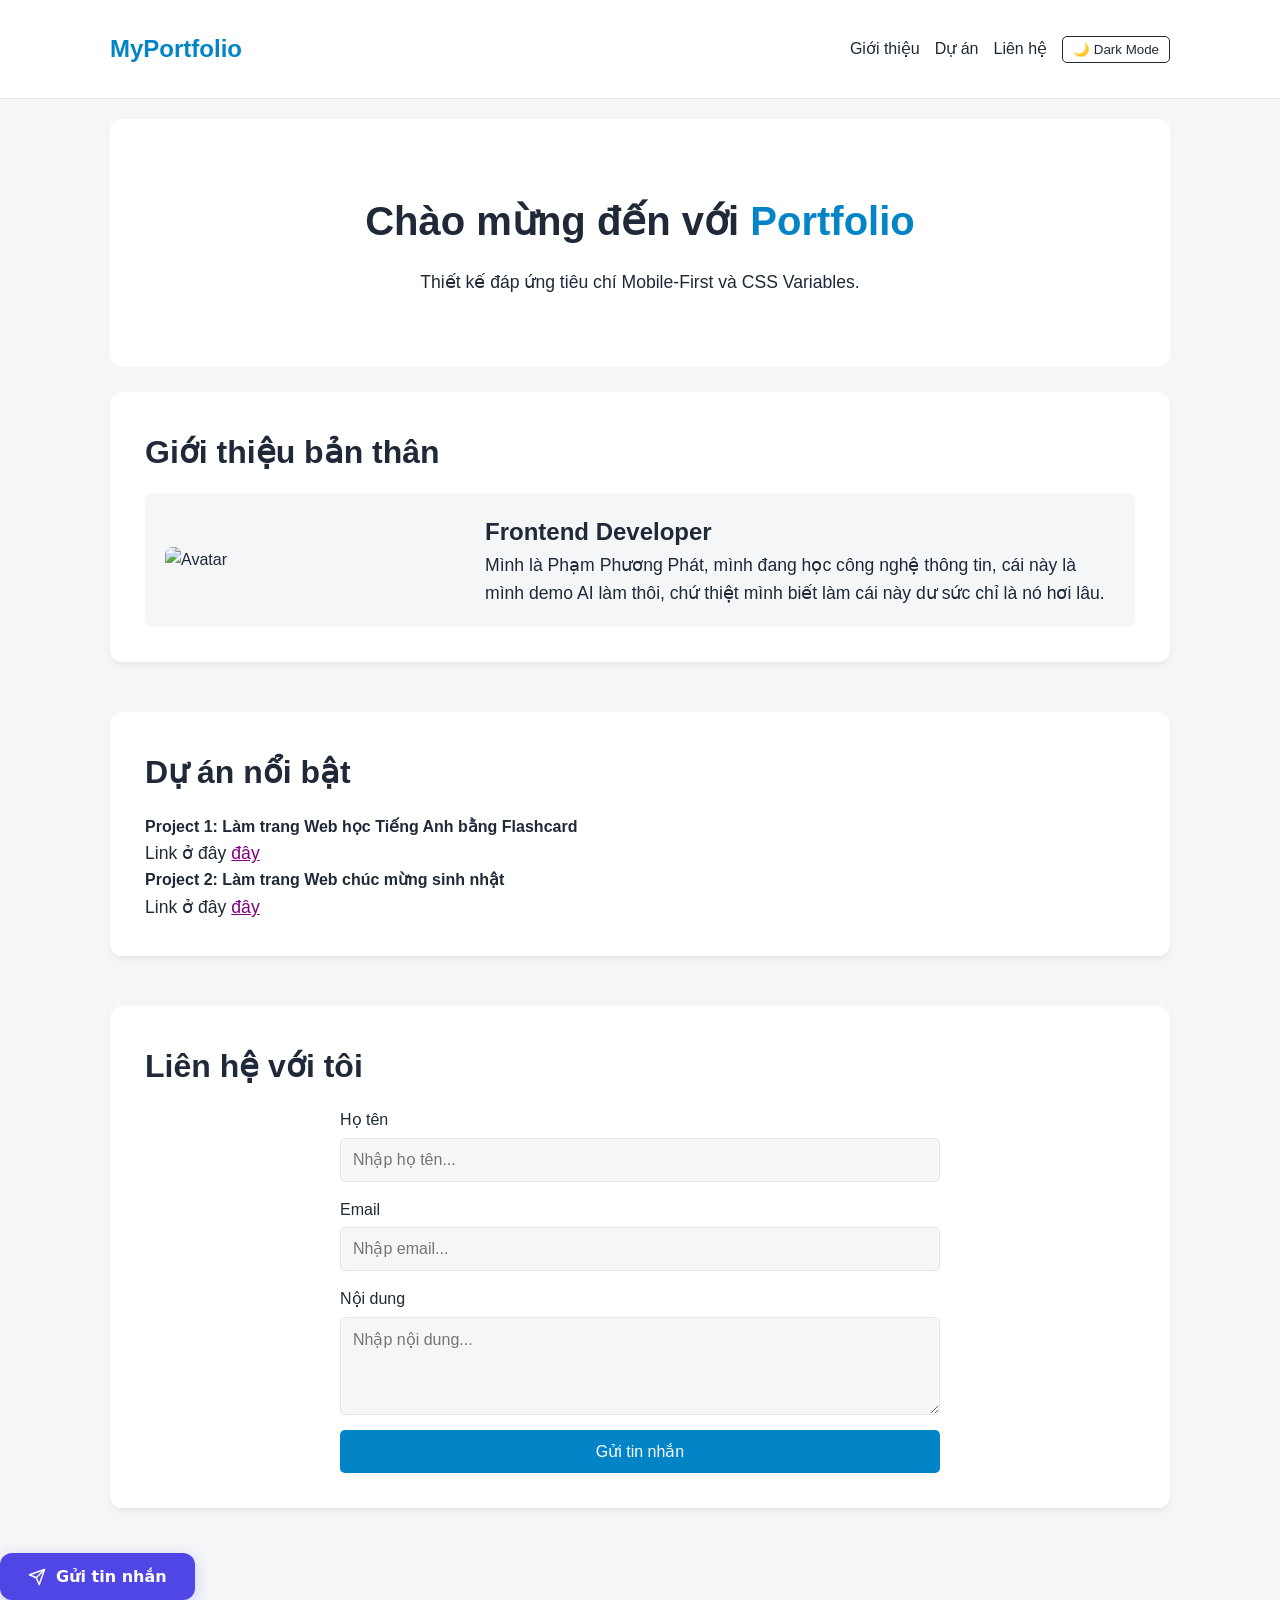
==== index.html @ ab63792d "Rename index.html.html to index.html" ====
﻿<!DOCTYPE html>
<html lang="vi">
<head>
    <meta charset="UTF-8">
    <meta name="viewport" content="width=device-width, initial-scale=1.0">
    <title>Portfolio - Homework Tuần 4</title>
    <link rel="stylesheet" href="style.css">
</head>
<body>
    <!-- BÀI 3: Smart Navigation Bar & BÀI 4: Nút Dark Mode -->
    <header class="site-header">
        <div class="header-container">
            <a href="#" class="brand-logo">MyPortfolio</a>
            
            <button class="menu-btn" id="menuBtn">☰ Menu</button>
            
            <nav class="nav-menu" id="navMenu">
                <ul class="nav-list">
                    <li><a href="#about">Giới thiệu</a></li>
                    <li><a href="#gallery">Dự án</a></li>
                    <li><a href="#contact">Liên hệ</a></li>
                    <!-- Nút chuyển đổi Dark/Light Theme -->
                    <li><button id="themeToggle" class="btn-theme">🌙 Dark Mode</button></li>
                </ul>
            </nav>
        </div>
    </header>

    <main class="site-main">
        <!-- BÀI 1: Responsive Typography (Áp dụng lên các thẻ h1, p) -->
        <section class="hero-section">
            <h1>Chào mừng đến với <span class="highlight">Portfolio</span></h1>
            <p>Thiết kế đáp ứng tiêu chí Mobile-First và CSS Variables.</p>
        </section>

        <!-- BÀI 2: Adaptive Card Layout (Flexbox) -->
        <section id="about" class="section-container">
            <h2>Giới thiệu bản thân</h2>
            <div class="adaptive-card">
                <img src="https://i.pinimg.com/1200x/d0/1f/f4/d01ff4b1e16a1f2bab8bfb5d0a7ed15c.jpg" alt="Avatar" class="card-image">
                <div class="card-content">
                    <h3>Frontend Developer</h3>
                    <p>Mình là Phạm Phương Phát, mình đang học công nghệ thông tin, cái này là mình demo AI làm thôi, chứ thiệt mình biết làm cái này dư sức chỉ là nó hơi lâu.</p>
                </div>
            </div>
        </section>

        <!-- BÀI 5: Responsive Image Gallery (CSS Grid auto-fit) -->
        <section id="gallery" class="section-container">
            <h2>Dự án nổi bật</h2>
            <div class="project-grid">
                <h4> Project 1: Làm trang Web học Tiếng Anh bằng Flashcard</h4>
                <p>Link ở đây <a href="https://github.com/tentaxxx8-max/PhamQuizFuck" target="_blank"> đây </a></p>
                 <h4> Project 2: Làm trang Web chúc mừng sinh nhật</h4>
                <p>Link ở đây <a href="https://github.com/tentaxxx8-max/birthday-gift-site" target="_blank"> đây </a></p>
                
            </div>
        </section>

        <!-- BÀI 6: Mobile-First Contact Form -->
        <section id="contact" class="section-container">
            <h2>Liên hệ với tôi</h2>
            <form class="contact-form">
                <div class="form-group">
                    <label>Họ tên</label>
                    <input type="text" placeholder="Nhập họ tên...">
                </div>
                <div class="form-group">
                    <label>Email</label>
                    <input type="email" placeholder="Nhập email...">
                </div>
                <div class="form-group">
                    <label>Nội dung</label>
                    <textarea rows="4" placeholder="Nhập nội dung..."></textarea>
                </div>
                <button type="submit" class="btn-submit">Gửi tin nhắn</button>
            </form>
        </section>
    </main>

    <!-- Script nhỏ để Bài 3 và Bài 4 hoạt động -->
    <script>
        // Mở/đóng Menu trên Mobile (Bài 3)
        const menuBtn = document.getElementById('menuBtn');
        const navMenu = document.getElementById('navMenu');
        menuBtn.addEventListener('click', () => {
            navMenu.classList.toggle('active');
        });

        // Toggle Dark/Light Mode (Bài 4)
        const themeToggle = document.getElementById('themeToggle');
        themeToggle.addEventListener('click', () => {
            document.body.classList.toggle('dark-theme');
            if(document.body.classList.contains('dark-theme')) {
                themeToggle.innerText = '☀️ Light Mode';
            } else {
                themeToggle.innerText = '🌙 Dark Mode';
            }
        });
    </script>
</body>
<button class="btn-send">
  <svg class="btn-icon" viewBox="0 0 24 24" width="18" height="18" fill="none" stroke="currentColor" stroke-width="2" stroke-linecap="round" stroke-linejoin="round">
    <line x1="22" y1="2" x2="11" y2="13"></line>
    <polygon points="22 2 15 22 11 13 2 9 22 2"></polygon>
  </svg>
  <span>Gửi tin nhắn</span>
</button>
</html>
---- style.css ----
/* ================= DESIGN SYSTEM (Đã rút gọn) ================= */
:root {
  --primary: #0284c7; --secondary: #38bdf8;
  --text-main: #1f2937; --text-muted: #4b5563; --text-light: #9ca3af;
  --bg-body: #f4f6f8; --bg-section: #ffffff; --bg-card: #f1f5f9; --bg-dark: #1e293b; 
  --border-color: #e5e7eb;
  
  --space-xs: 5px; --space-sm: 12px; --space-md: 15px; --space-lg: 20px; --space-xl: 25px; --space-xxl: 35px;
  --radius-sm: 7px; --radius-md: 8px; --radius-lg: 10px; --radius-xl: 12px; --radius-circle: 50%;
}

/* ================= BẢN LỀ ================= */
* { box-sizing: border-box; margin: 0; padding: 0; }
html { scroll-behavior: smooth; }
body { font-family: Arial, sans-serif; line-height: 1.6; background: var(--bg-body); color: var(--text-main); }

/* ================= BỐ CỤC CHUNG ================= */
.header-container, .site-main, .footer-container { max-width: 1100px; margin: auto; }
.site-main { display: grid; gap: var(--space-xl); padding: var(--space-xl) var(--space-lg); }
.site-main section { background: var(--bg-section); padding: var(--space-xxl); border-radius: var(--radius-xl); }

/* ================= HEADER, FOOTER & NAV ================= */
.site-header, .site-footer { background: var(--bg-dark); color: var(--bg-section); }
.site-header { position: sticky; top: 0; z-index: 100; }
.header-container { padding: var(--space-md) var(--space-lg); display: flex; justify-content: space-between; align-items: center; flex-wrap: wrap; gap: var(--space-lg); }
.nav-list, .social-list { list-style: none; display: flex; flex-wrap: wrap; gap: var(--space-xl); }
.nav-list a, .social-list a, .brand-logo { color: var(--bg-section); text-decoration: none; }
.nav-list a:hover, .author-contact a { color: var(--secondary); }
.site-footer { padding: 30px var(--space-lg); text-align: center; display: grid; gap: var(--space-md); }

/* ================= TYPOGRAPHY & BUTTONS ================= */
.hero-section { text-align: center; padding: 70px 30px !important; }
.hero-section h1 { font-size: clamp(30px, 5vw, 40px); margin-bottom: var(--space-md); } /* Tự co chữ trên Mobile */
.subtitle { font-size: 20px; margin-bottom: var(--space-xl); color: var(--text-muted); }
.highlight, .skill-category h3, .project-card a { color: var(--primary); }

.btn, .btn-submit { display: inline-block; padding: var(--space-sm) var(--space-lg); border-radius: var(--radius-md); text-decoration: none; border: none; cursor: pointer; font-size: 16px; }
.btn-primary, .btn-submit { background: var(--primary); color: var(--bg-section); }
.btn-secondary { border: 2px solid var(--primary); color: var(--primary); background: transparent; }

/* ================= ABOUT ================= */
.about-section { display: grid; grid-template-columns: 220px 1fr; gap: var(--space-xl); align-items: center; }
.about-section h2 { grid-column: 1 / -1; }
.profile-figure { text-align: center; }
.profile-figure img { width: 200px; height: 200px; object-fit: cover; border-radius: var(--radius-circle); margin-bottom: 10px; }

/* ================= LƯỚI THÔNG MINH & CARDS ================= */
/* Tự động biến thành 1 cột trên điện thoại, 2 cột trên ipad, 4 cột trên PC */
.skills-grid, .projects-container, .services-container { 
  display: grid; 
  grid-template-columns: repeat(auto-fit, minmax(250px, 1fr)); 
  gap: var(--space-lg); margin-top: var(--space-lg); 
}

/* Gom chung style cho các thẻ card */
.card, .skill-category, .project-card { 
  background: var(--bg-card); padding: var(--space-xl); 
  border-radius: var(--radius-lg); border: 1px solid var(--border-color); 
  display: flex; flex-direction: column; gap: var(--space-sm); 
}
.skill-category ul { padding-left: var(--space-lg); color: var(--text-muted); }
.project-card a { font-weight: bold; text-decoration: none; }

/* ================= CONTACT FORM ================= */
.contact-form, .form-group { display: grid; gap: var(--space-sm); }
.contact-form { max-width: 700px; margin-top: var(--space-lg); gap: 18px; }
input, textarea { width: 100%; padding: var(--space-sm); border: 1px solid var(--border-color); border-radius: var(--radius-sm); font-size: 16px; font-family: inherit; }

/* ================= RESPONSIVE BỔ SUNG (CHO MOBILE) ================= */
@media (max-width: 768px) {
  .header-container { flex-direction: column; }
  .nav-list { justify-content: center; gap: var(--space-md); }
  .about-section { grid-template-columns: 1fr; text-align: center; }
}

/* ================= BÀI 1 & BÀI 4: HỆ THỐNG BIẾN & THEME ================= */
:root {
    /* Màu sắc (Light Mode mặc định) */
    --bg-color: #f4f6f8;
    --text-color: #1f2937;
    --bg-section: #ffffff;
    --primary: #0284c7;
    --border-color: #e5e7eb;

    /* Bài 1: Typography Scale cho Mobile (Cỡ chữ nhỏ) */
    --h1-size: 1.8rem;
    --h2-size: 1.5rem;
    --h3-size: 1.2rem;
    --p-size: 1rem;
}

/* Bài 4: Dark Mode Theme - Ghi đè biến màu sắc */
.dark-theme {
    --bg-color: #111827;
    --text-color: #f3f4f6;
    --bg-section: #1f2937;
    --border-color: #374151;
}

/* Bài 1: Typography Scale cho Desktop (Cỡ chữ lớn hơn, tránh tràn viền) */
@media (min-width: 600px) {
    :root {
        --h1-size: 2.5rem;
        --h2-size: 2rem;
        --h3-size: 1.5rem;
        --p-size: 1.1rem;
    }
}

/* ================= BẢN LỀ (RESET) ================= */
* {
    box-sizing: border-box;
    margin: 0;
    padding: 0;
}

body {
    font-family: Arial, sans-serif;
    background-color: var(--bg-color);
    color: var(--text-color);
    transition: background-color 0.3s ease, color 0.3s ease; /* Bài 4: Chuyển màu mượt mà */
    line-height: 1.6;
}

h1 { font-size: var(--h1-size); }
h2 { font-size: var(--h2-size); margin-bottom: 15px; }
h3 { font-size: var(--h3-size); }
p  { font-size: var(--p-size); }

/* ================= BÀI 3: SMART NAVIGATION BAR ================= */
.site-header {
    background-color: var(--bg-section);
    border-bottom: 1px solid var(--border-color);
    padding: 15px 20px;
    position: sticky;
    top: 0;
    z-index: 100;
}

.header-container {
    max-width: 1100px;
    margin: auto;
    display: flex;
    justify-content: space-between;
    align-items: center;
    flex-wrap: wrap;
}

.brand-logo {
    font-size: 1.5rem;
    font-weight: bold;
    color: var(--primary);
    text-decoration: none;
}

/* Mobile mặc định: Ẩn menu, hiện nút Hamburger */
.nav-menu {
    display: none; 
    width: 100%;
    margin-top: 15px;
}
.nav-menu.active {
    display: block; /* Hiển thị khi bấm nút trên JS */
}

.nav-list {
    list-style: none;
    display: flex;
    flex-direction: column;
    gap: 15px;
}

.nav-list a {
    text-decoration: none;
    color: var(--text-color);
}

.menu-btn {
    background: var(--primary);
    color: #fff;
    border: none;
    padding: 8px 15px;
    border-radius: 5px;
    cursor: pointer;
}

.btn-theme {
    background: transparent;
    border: 1px solid var(--text-color);
    color: var(--text-color);
    padding: 5px 10px;
    border-radius: 5px;
    cursor: pointer;
}

/* Desktop: Hiện menu, ẩn nút Hamburger */
@media (min-width: 768px) {
    .menu-btn {
        display: none;
    }
    .nav-menu {
        display: block;
        width: auto;
        margin-top: 0;
    }
    .nav-list {
        flex-direction: row;
        align-items: center;
    }
}

/* ================= LAYOUT CHUNG ================= */
.site-main {
    max-width: 1100px;
    margin: auto;
    padding: 20px;
}

.section-container {
    background-color: var(--bg-section);
    padding: 25px;
    border-radius: 10px;
    margin-bottom: 25px;
    box-shadow: 0 4px 6px rgba(0,0,0,0.05);
}

.hero-section {
    text-align: center;
    padding: 50px 10px;
}
.highlight { color: var(--primary); }

/* ================= BÀI 2: ADAPTIVE CARD (FLEXBOX) ================= */
.adaptive-card {
    display: flex;
    flex-direction: column; /* Mobile: Ảnh nằm trên chữ */
    gap: 20px;
    background-color: var(--bg-color);
    padding: 20px;
    border-radius: 8px;
}

.card-image {
    width: 100%;
    max-width: 300px;
    height: auto;
    border-radius: 8px;
    margin: 0 auto;
}

/* Desktop: Ảnh bên trái, chữ bên phải */
@media (min-width: 768px) {
    .adaptive-card {
        flex-direction: row;
        align-items: center;
    }
}

/* ================= BÀI 5: RESPONSIVE IMAGE GALLERY (GRID) ================= */
.gallery-grid {
    display: grid;
    /* Tự động tính toán số cột, mỗi cột tối thiểu 250px */
    grid-template-columns: repeat(auto-fit, minmax(250px, 1fr));
    gap: 15px;
}

.gallery-item img {
    width: 100%;
    height: 100%;
    object-fit: cover;
    border-radius: 8px;
}

/* ================= BÀI 6: MOBILE-FIRST CONTACT FORM ================= */
/* Mobile mặc định: Form chiếm 100% chiều rộng */
.contact-form {
    width: 100%;
    display: grid;
    gap: 15px;
}

.form-group {
    display: flex;
    flex-direction: column;
    gap: 5px;
}

input, textarea {
    width: 100%; /* Các ô nhập liệu chiếm 100% */
    padding: 12px;
    border: 1px solid var(--border-color);
    border-radius: 5px;
    background-color: var(--bg-color);
    color: var(--text-color);
}

.btn-submit {
    background-color: var(--primary);
    color: white;
    border: none;
    padding: 12px 20px;
    border-radius: 5px;
    cursor: pointer;
    font-size: 1rem;
}

/* Desktop: Form được giới hạn chiều rộng và căn giữa trang */
@media (min-width: 768px) {
    .contact-form {
        max-width: 600px;
        margin: 0 auto;
    }
}
a {
  color:purple 
}
/* ==========================================
   1. TRẠNG THÁI DEFAULT (BÌNH THƯỜNG)
   ========================================== */
.btn-send {
  display: inline-flex;
  align-items: center;
  justify-content: center;
  gap: 10px;
  padding: 14px 28px;
  background-color: #4f46e5; /* Màu chủ đạo (Indigo) */
  color: #ffffff;
  font-family: 'Inter', system-ui, -apple-system, sans-serif;
  font-size: 1rem;
  font-weight: 600;
  border: none;
  border-radius: 12px;
  cursor: pointer;
  outline: none;
  
  /* Đổ bóng nhẹ ban đầu */
  box-shadow: 0 4px 14px rgba(79, 70, 229, 0.25);

  /* Cấu hình transition với cubic-bezier tạo cảm giác nảy tự nhiên */
  transition: transform 0.3s cubic-bezier(0.34, 1.56, 0.64, 1),
              background-color 0.25s ease,
              box-shadow 0.3s cubic-bezier(0.34, 1.56, 0.64, 1);
}

.btn-send .btn-icon {
  transition: transform 0.3s cubic-bezier(0.34, 1.56, 0.64, 1);
}

/* ==========================================
   2. TRẠNG THÁI HOVER (RÊ CHUỘT)
   ========================================== */
.btn-send:hover {
  background-color: #4338ca; /* Đổi màu nền sẫm hơn */
  transform: translateY(-3px); /* Nâng nút lên 3px */
  box-shadow: 0 10px 24px rgba(79, 70, 229, 0.45); /* Bóng đậm và xòe rộng hơn */
}

/* Hiệu ứng phụ: Icon nhích nhẹ sang phải khi Hover */
.btn-send:hover .btn-icon {
  transform: translateX(3px) translateY(-1px);
}

/* ==========================================
   3. TRẠNG THÁI ACTIVE / CLICK (NHẤN CHUỘT)
   ========================================== */
.btn-send:active {
  /* Scale 0.95 tạo cảm giác nén vật lý khi bấm */
  transform: translateY(-1px) scale(0.95);
  box-shadow: 0 3px 8px rgba(79, 70, 229, 0.3); /* Bóng xẹp lại theo lực nén */
  
  /* Rút ngắn thời gian phản hồi khi bấm trực tiếp */
  transition-duration: 0.08s;
}
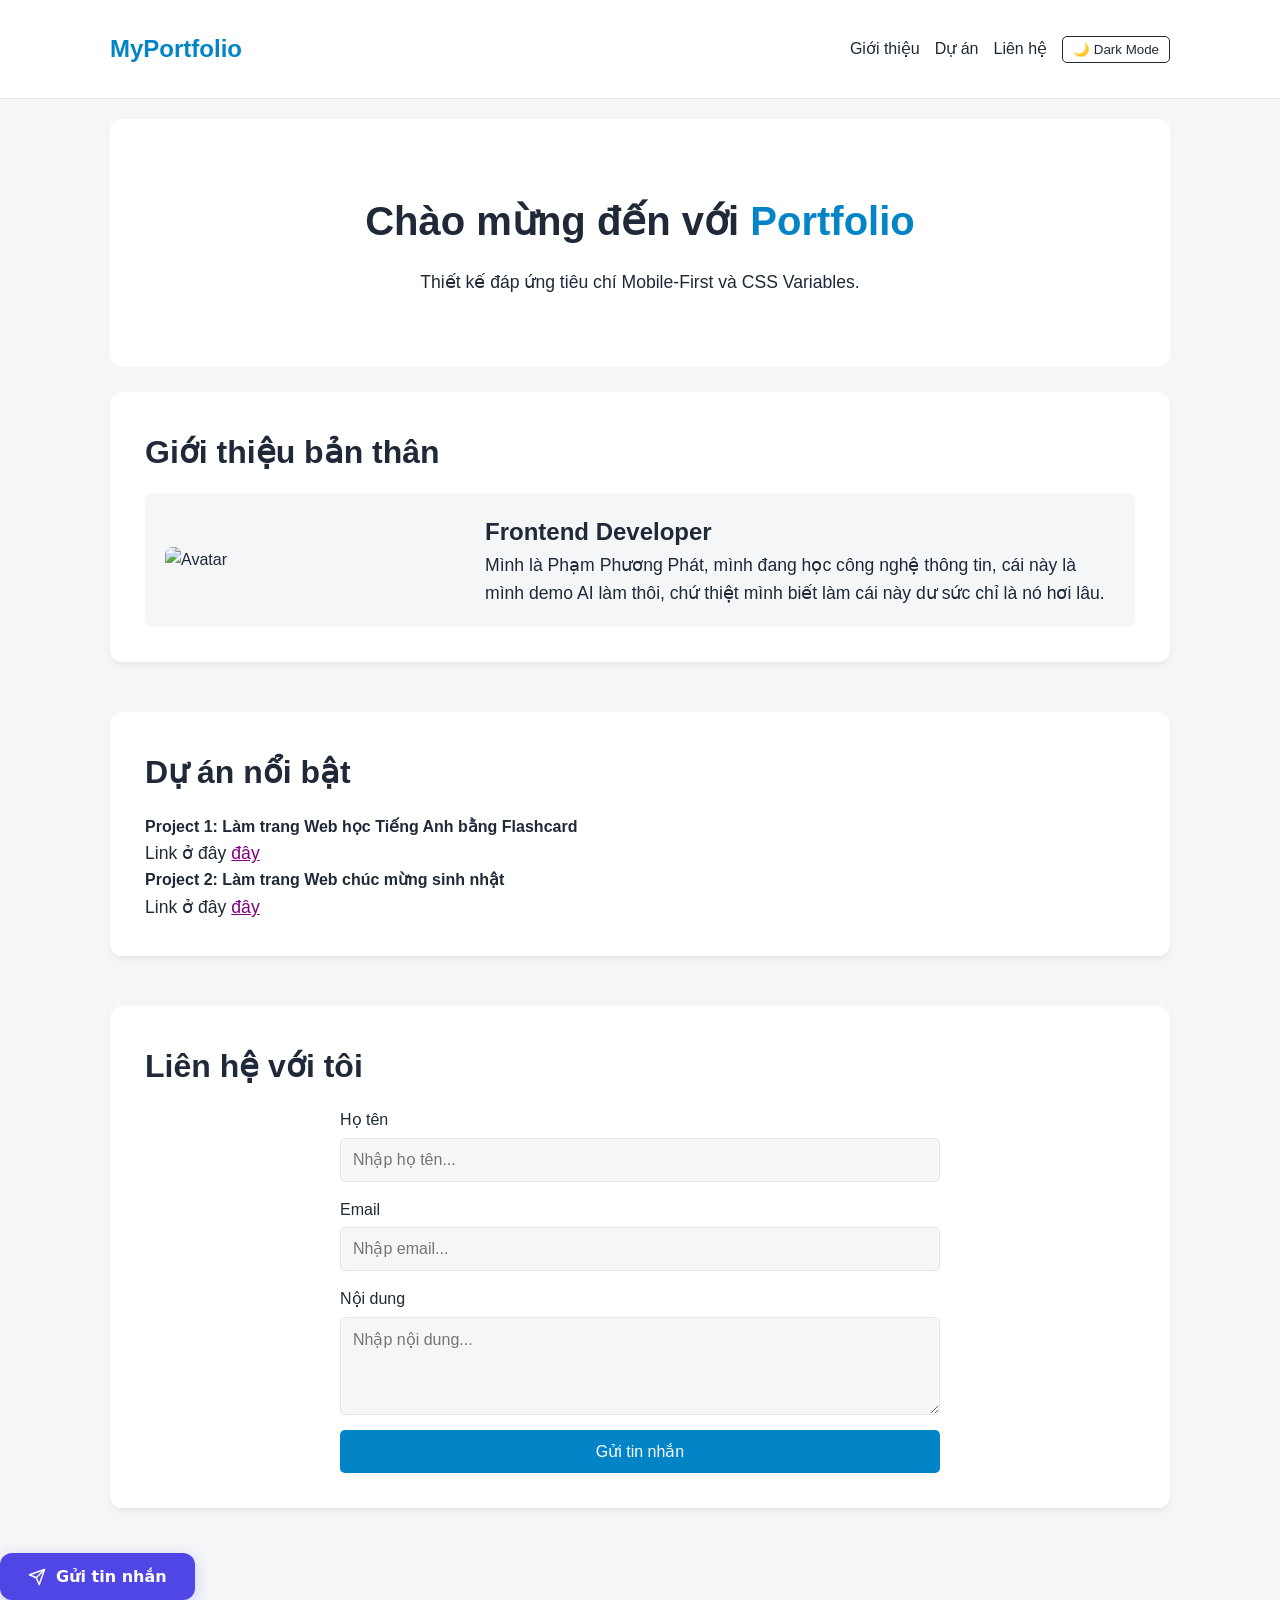
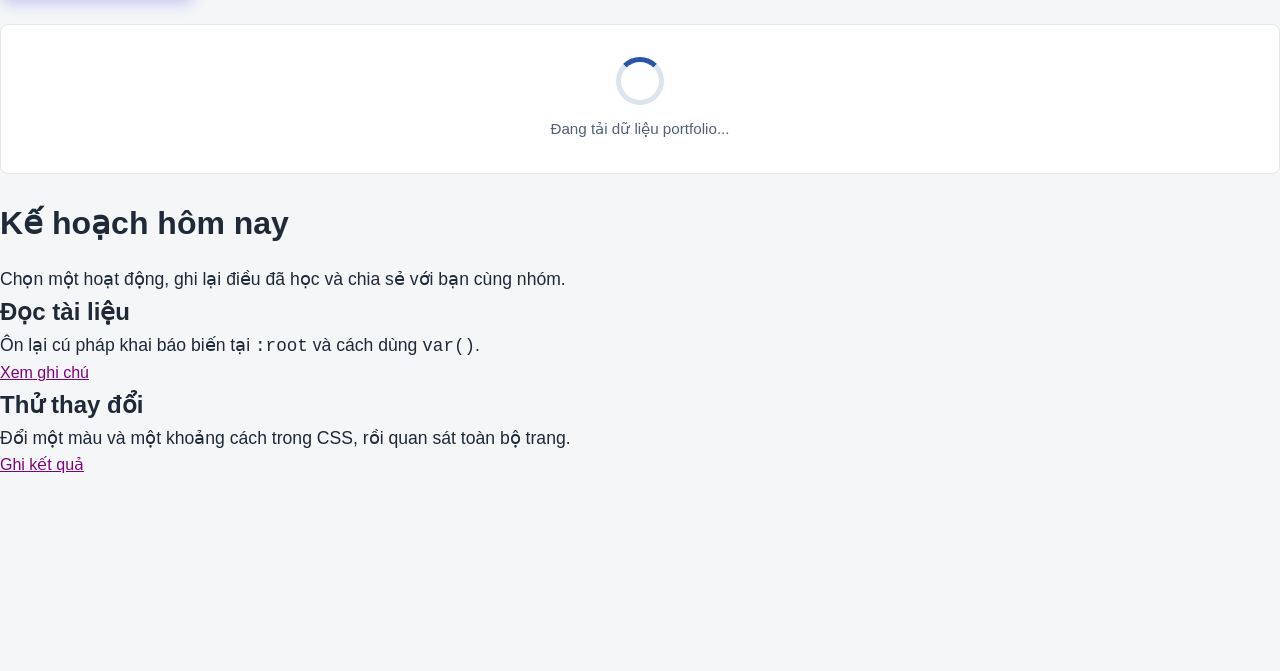
==== commit 06ceb4d0: "Cap nhat bai thuc hanh CSS va AOS" ====
--- a/index.html
+++ b/index.html
@@ -1,11 +1,30 @@
 ﻿<!DOCTYPE html>
 <html lang="vi">
-<head>
+    <head>
+  <meta charset="UTF-8">
+  <meta name="viewport" content="width=device-width, initial-scale=1.0">
+  <title>Góc học tập - AOS Animation</title>
+  
+  <!-- 1. Thêm CSS của AOS qua CDN -->
+  <link rel="stylesheet" href="https://unpkg.com/aos@next/dist/aos.css" />
+  
+  <link rel="stylesheet" href="style.css">
+</head>
     <meta charset="UTF-8">
     <meta name="viewport" content="width=device-width, initial-scale=1.0">
     <title>Portfolio - Homework Tuần 4</title>
     <link rel="stylesheet" href="style.css">
 </head>
+<!-- 2. Thêm JS của AOS qua CDN và khởi tạo -->
+  <script src="https://unpkg.com/aos@next/dist/aos.js"></script>
+  <script>
+    AOS.init({
+      duration: 800, // Thời gian chạy hiệu ứng (tính bằng mili-giây, ví dụ 800ms)
+      once: true,    // Hiệu ứng chỉ chạy 1 lần khi cuộn tới (không lặp lại mỗi lần cuộn lên xuống)
+    });
+  </script>
+</body>
+</html>
 <body>
     <!-- BÀI 3: Smart Navigation Bar & BÀI 4: Nút Dark Mode -->
     <header class="site-header">
@@ -106,4 +125,43 @@
   </svg>
   <span>Gửi tin nhắn</span>
 </button>
+<section class="loading-container" aria-label="Trạng thái tải">
+    <div class="spinner" role="status"></div>
+    <p class="loading-text">Đang tải dữ liệu portfolio...</p>
+  </section>
+  <main class="container">
+    <!-- Hiệu ứng hiện dần và trượt lên -->
+    <section class="intro" data-aos="fade-up" aria-labelledby="intro-title">
+      <h2 id="intro-title">Kế hoạch hôm nay</h2>
+      <p>Chọn một hoạt động, ghi lại điều đã học và chia sẻ với bạn cùng nhóm.</p>
+    </section>
+
+    <section class="activity-list" aria-label="Danh sách hoạt động">
+      <!-- Thẻ xuất hiện trước -->
+      <article class="activity-card" data-aos="fade-up" data-aos-delay="100">
+        <h3>Đọc tài liệu</h3>
+        <p>Ôn lại cú pháp khai báo biến tại <code>:root</code> và cách dùng <code>var()</code>.</p>
+        <a class="action-link" href="#ghi-chu">Xem ghi chú</a>
+      </article>
+
+      <!-- Thẻ xuất hiện sau một chút nhờ delay -->
+      <article class="activity-card" data-aos="fade-up" data-aos-delay="200">
+        <h3>Thử thay đổi</h3>
+        <p>Đổi một màu và một khoảng cách trong CSS, rồi quan sát toàn bộ trang.</p>
+        <a class="action-link" href="#ghi-chu">Ghi kết quả</a>
+      </article>
+    </section>
+
+    <section class="note" id="ghi-chu" data-aos="fade-up" aria-labelledby="note-title">
+      <h2 id="note-title">Ghi chú thực hành</h2>
+      <p>Khi hai phần tử dùng cùng một biến, chỉ cần sửa biến đó để cập nhật cả hai.</p>
+    </section>
+  </main>
+  <script src="https://unpkg.com/aos@next/dist/aos.js"></script>
+<script>
+  AOS.init({
+    duration: 1000, // Tăng thời gian chạy (1 giây) cho dễ quan sát
+    once: false,    // Lặp lại hiệu ứng mỗi khi cuộn qua lại
+  });
+</script>
 </html>
--- a/style.css
+++ b/style.css
@@ -370,4 +370,41 @@
   
   /* Rút ngắn thời gian phản hồi khi bấm trực tiếp */
   transition-duration: 0.08s;
-}+}
+/* Thiết kế vòng tròn Loading */
+.loading-container {
+  display: flex;
+  flex-direction: column;
+  align-items: center;
+  justify-content: center;
+  padding: 32px;
+  background-color: var(--bg-surface, #ffffff);
+  border-radius: var(--radius-md, 10px);
+  border: 1px solid var(--border-color, #dce4f0);
+  margin: 24px 0;
+}
+
+.spinner {
+  width: 48px;
+  height: 48px;
+  border: 5px solid #dce4f0;        
+  border-top-color: #2855a6;       
+  border-radius: 50%;              
+  animation: spin 1s linear infinite; 
+}
+
+
+@keyframes spin {
+  0% {
+    transform: rotate(0deg);
+  }
+  100% {
+    transform: rotate(360deg);
+  }
+}
+
+.loading-text {
+  margin-top: 12px;
+  color: var(--text-muted-color, #52617a);
+  font-size: 0.95rem;
+}
--- a/style.css
+++ b/style.css
@@ -370,4 +370,41 @@
   
   /* Rút ngắn thời gian phản hồi khi bấm trực tiếp */
   transition-duration: 0.08s;
-}+}
+/* Thiết kế vòng tròn Loading */
+.loading-container {
+  display: flex;
+  flex-direction: column;
+  align-items: center;
+  justify-content: center;
+  padding: 32px;
+  background-color: var(--bg-surface, #ffffff);
+  border-radius: var(--radius-md, 10px);
+  border: 1px solid var(--border-color, #dce4f0);
+  margin: 24px 0;
+}
+
+.spinner {
+  width: 48px;
+  height: 48px;
+  border: 5px solid #dce4f0;        
+  border-top-color: #2855a6;       
+  border-radius: 50%;              
+  animation: spin 1s linear infinite; 
+}
+
+
+@keyframes spin {
+  0% {
+    transform: rotate(0deg);
+  }
+  100% {
+    transform: rotate(360deg);
+  }
+}
+
+.loading-text {
+  margin-top: 12px;
+  color: var(--text-muted-color, #52617a);
+  font-size: 0.95rem;
+}
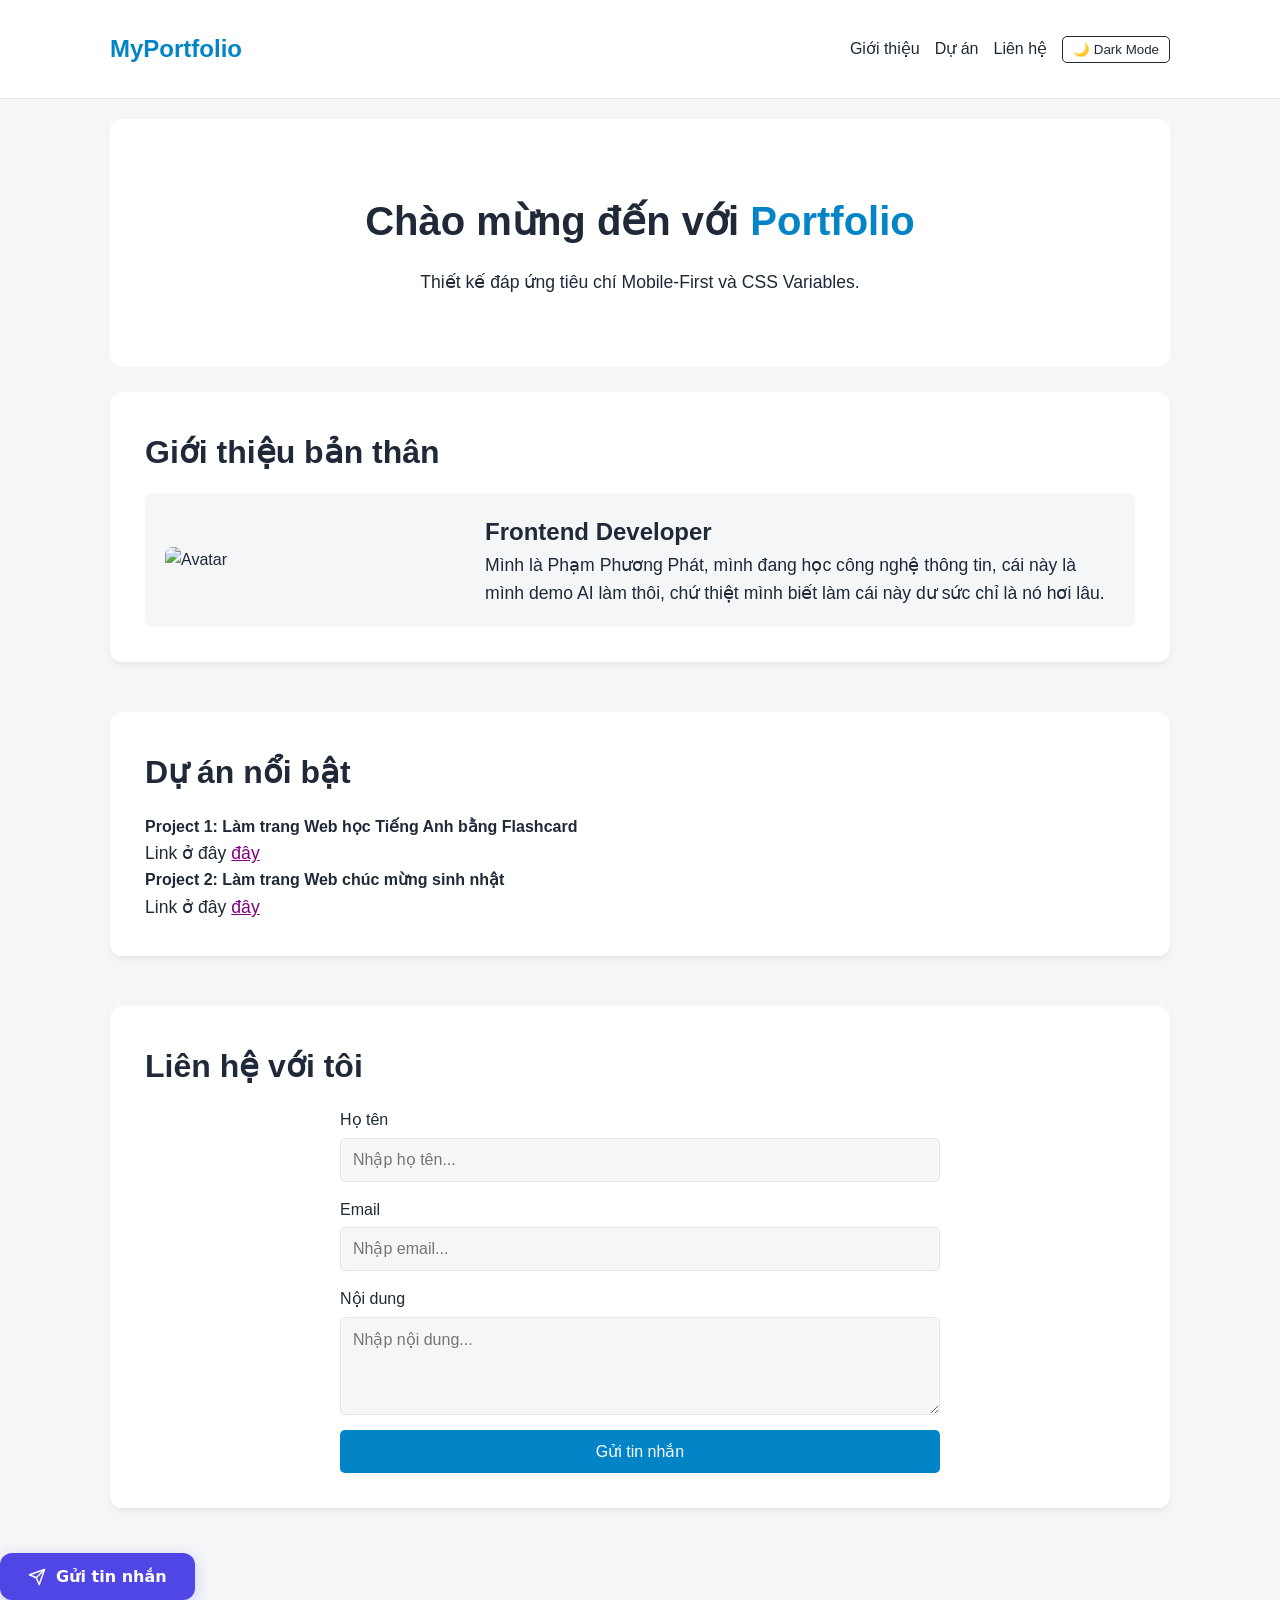
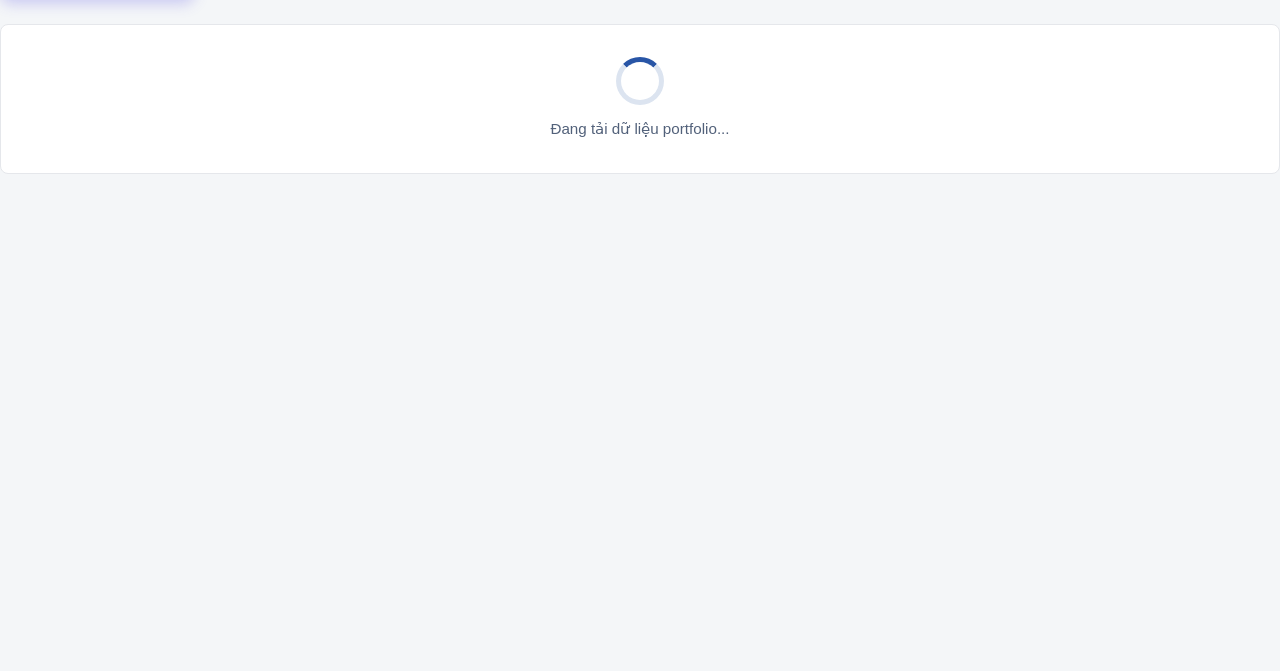
==== commit f86481f5: "Add files via upload" ====
--- a/index.html
+++ b/index.html
@@ -157,11 +157,4 @@
       <p>Khi hai phần tử dùng cùng một biến, chỉ cần sửa biến đó để cập nhật cả hai.</p>
     </section>
   </main>
-  <script src="https://unpkg.com/aos@next/dist/aos.js"></script>
-<script>
-  AOS.init({
-    duration: 1000, // Tăng thời gian chạy (1 giây) cho dễ quan sát
-    once: false,    // Lặp lại hiệu ứng mỗi khi cuộn qua lại
-  });
-</script>
 </html>
